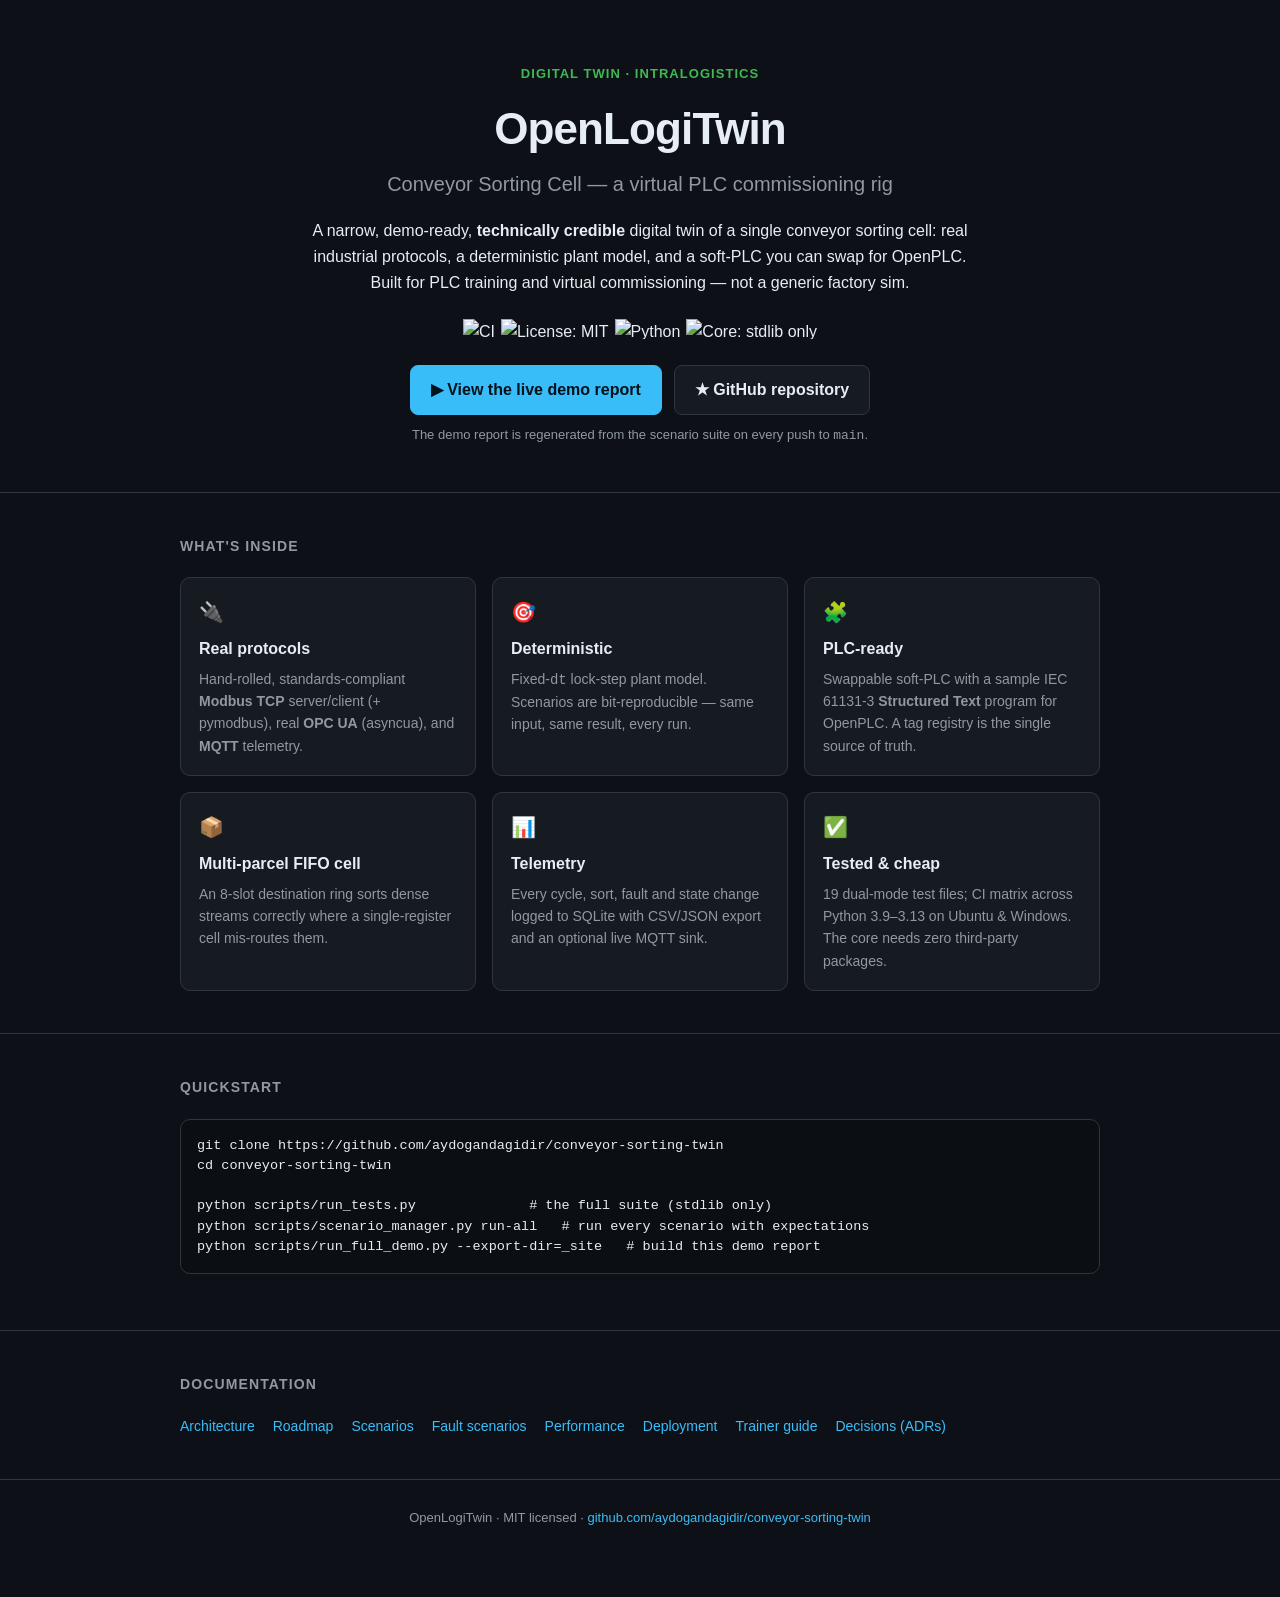
==== web/index.html @ c82ce861 "feat: rich GitHub Pages landing page (A6) - web/index.html: self-contained project landing (hero, fe" ====
<!DOCTYPE html>
<html lang="en">
<head>
<meta charset="utf-8">
<meta name="viewport" content="width=device-width, initial-scale=1">
<title>OpenLogiTwin — Conveyor Sorting Cell Digital Twin</title>
<meta name="description" content="A narrow, technically credible digital twin of a conveyor sorting cell for PLC training and virtual commissioning. Real Modbus TCP / OPC UA / MQTT, deterministic simulation, stdlib core.">
<style>
  :root{
    --bg:#0d1117; --panel:#161b22; --border:#30363d; --fg:#e6edf3;
    --muted:#9198a1; --accent:#38bdf8; --accent2:#3fb950; --code:#0b0f14;
  }
  *{box-sizing:border-box}
  body{margin:0;background:var(--bg);color:var(--fg);
    font:16px/1.6 -apple-system,BlinkMacSystemFont,"Segoe UI",Roboto,Helvetica,Arial,sans-serif}
  a{color:var(--accent);text-decoration:none}
  a:hover{text-decoration:underline}
  .wrap{max-width:960px;margin:0 auto;padding:0 20px}
  header{padding:64px 0 32px;text-align:center;border-bottom:1px solid var(--border)}
  .eyebrow{color:var(--accent2);font-weight:600;letter-spacing:.08em;text-transform:uppercase;font-size:13px}
  h1{font-size:44px;margin:.2em 0 .1em;letter-spacing:-.02em}
  .tagline{font-size:20px;color:var(--muted);margin:0 0 18px}
  .lede{max-width:680px;margin:0 auto 24px;color:var(--fg)}
  .badges{display:flex;gap:6px;justify-content:center;flex-wrap:wrap;margin:18px 0 26px}
  .badges img{height:20px}
  .cta{display:inline-flex;align-items:center;gap:8px;padding:11px 20px;border-radius:8px;
    font-weight:600;border:1px solid var(--border)}
  .cta.primary{background:var(--accent);color:#03121c;border-color:var(--accent)}
  .cta.ghost{background:var(--panel);color:var(--fg)}
  .cta-row{display:flex;gap:12px;justify-content:center;flex-wrap:wrap}
  section{padding:42px 0;border-bottom:1px solid var(--border)}
  h2{font-size:14px;text-transform:uppercase;letter-spacing:.08em;color:var(--muted);margin:0 0 20px}
  .grid{display:grid;grid-template-columns:repeat(auto-fit,minmax(240px,1fr));gap:16px}
  .card{background:var(--panel);border:1px solid var(--border);border-radius:10px;padding:18px}
  .card h3{margin:0 0 6px;font-size:16px}
  .card p{margin:0;color:var(--muted);font-size:14px}
  .card .ic{font-size:20px;margin-bottom:8px}
  pre{background:var(--code);border:1px solid var(--border);border-radius:10px;padding:16px;
    overflow:auto;font-size:13.5px;line-height:1.5}
  code{font-family:"SFMono-Regular",Consolas,"Liberation Mono",monospace}
  .docs{display:flex;flex-wrap:wrap;gap:8px 18px}
  .docs a{font-size:14px}
  footer{padding:28px 0 56px;text-align:center;color:var(--muted);font-size:13px}
  .note{color:var(--muted);font-size:13px;text-align:center;margin-top:10px}
</style>
</head>
<body>
<header>
  <div class="wrap">
    <div class="eyebrow">Digital Twin · Intralogistics</div>
    <h1>OpenLogiTwin</h1>
    <p class="tagline">Conveyor Sorting Cell — a virtual PLC commissioning rig</p>
    <p class="lede">A narrow, demo-ready, <strong>technically credible</strong> digital twin of a
      single conveyor sorting cell: real industrial protocols, a deterministic plant model, and a
      soft-PLC you can swap for OpenPLC. Built for PLC training and virtual commissioning — not a
      generic factory sim.</p>
    <div class="badges">
      <img alt="CI" src="https://github.com/aydogandagidir/conveyor-sorting-twin/actions/workflows/verify.yml/badge.svg">
      <img alt="License: MIT" src="https://img.shields.io/badge/License-MIT-blue.svg">
      <img alt="Python" src="https://img.shields.io/badge/python-3.9%E2%80%933.13-blue.svg">
      <img alt="Core: stdlib only" src="https://img.shields.io/badge/core-stdlib%20only-success.svg">
    </div>
    <div class="cta-row">
      <a class="cta primary" href="demo_report.html">▶ View the live demo report</a>
      <a class="cta ghost" href="https://github.com/aydogandagidir/conveyor-sorting-twin">★ GitHub repository</a>
    </div>
    <p class="note">The demo report is regenerated from the scenario suite on every push to <code>main</code>.</p>
  </div>
</header>

<section>
  <div class="wrap">
    <h2>What's inside</h2>
    <div class="grid">
      <div class="card"><div class="ic">🔌</div><h3>Real protocols</h3>
        <p>Hand-rolled, standards-compliant <strong>Modbus TCP</strong> server/client (+ pymodbus),
          real <strong>OPC UA</strong> (asyncua), and <strong>MQTT</strong> telemetry.</p></div>
      <div class="card"><div class="ic">🎯</div><h3>Deterministic</h3>
        <p>Fixed-<code>dt</code> lock-step plant model. Scenarios are bit-reproducible — same input,
          same result, every run.</p></div>
      <div class="card"><div class="ic">🧩</div><h3>PLC-ready</h3>
        <p>Swappable soft-PLC with a sample IEC 61131-3 <strong>Structured Text</strong> program for
          OpenPLC. A tag registry is the single source of truth.</p></div>
      <div class="card"><div class="ic">📦</div><h3>Multi-parcel FIFO cell</h3>
        <p>An 8-slot destination ring sorts dense streams correctly where a single-register cell
          mis-routes them.</p></div>
      <div class="card"><div class="ic">📊</div><h3>Telemetry</h3>
        <p>Every cycle, sort, fault and state change logged to SQLite with CSV/JSON export and an
          optional live MQTT sink.</p></div>
      <div class="card"><div class="ic">✅</div><h3>Tested &amp; cheap</h3>
        <p>19 dual-mode test files; CI matrix across Python 3.9–3.13 on Ubuntu &amp; Windows. The core
          needs zero third-party packages.</p></div>
    </div>
  </div>
</section>

<section>
  <div class="wrap">
    <h2>Quickstart</h2>
    <pre><code>git clone https://github.com/aydogandagidir/conveyor-sorting-twin
cd conveyor-sorting-twin

python scripts/run_tests.py              # the full suite (stdlib only)
python scripts/scenario_manager.py run-all   # run every scenario with expectations
python scripts/run_full_demo.py --export-dir=_site   # build this demo report</code></pre>
  </div>
</section>

<section>
  <div class="wrap">
    <h2>Documentation</h2>
    <div class="docs">
      <a href="https://github.com/aydogandagidir/conveyor-sorting-twin/blob/main/docs/ARCHITECTURE.md">Architecture</a>
      <a href="https://github.com/aydogandagidir/conveyor-sorting-twin/blob/main/docs/ROADMAP.md">Roadmap</a>
      <a href="https://github.com/aydogandagidir/conveyor-sorting-twin/blob/main/docs/SCENARIOS.md">Scenarios</a>
      <a href="https://github.com/aydogandagidir/conveyor-sorting-twin/blob/main/docs/FAULT_SCENARIOS.md">Fault scenarios</a>
      <a href="https://github.com/aydogandagidir/conveyor-sorting-twin/blob/main/docs/PERFORMANCE.md">Performance</a>
      <a href="https://github.com/aydogandagidir/conveyor-sorting-twin/blob/main/docs/DEPLOYMENT.md">Deployment</a>
      <a href="https://github.com/aydogandagidir/conveyor-sorting-twin/blob/main/docs/TRAINER_GUIDE.md">Trainer guide</a>
      <a href="https://github.com/aydogandagidir/conveyor-sorting-twin/tree/main/adr">Decisions (ADRs)</a>
    </div>
  </div>
</section>

<footer>
  <div class="wrap">
    OpenLogiTwin · MIT licensed ·
    <a href="https://github.com/aydogandagidir/conveyor-sorting-twin">github.com/aydogandagidir/conveyor-sorting-twin</a>
  </div>
</footer>
</body>
</html>
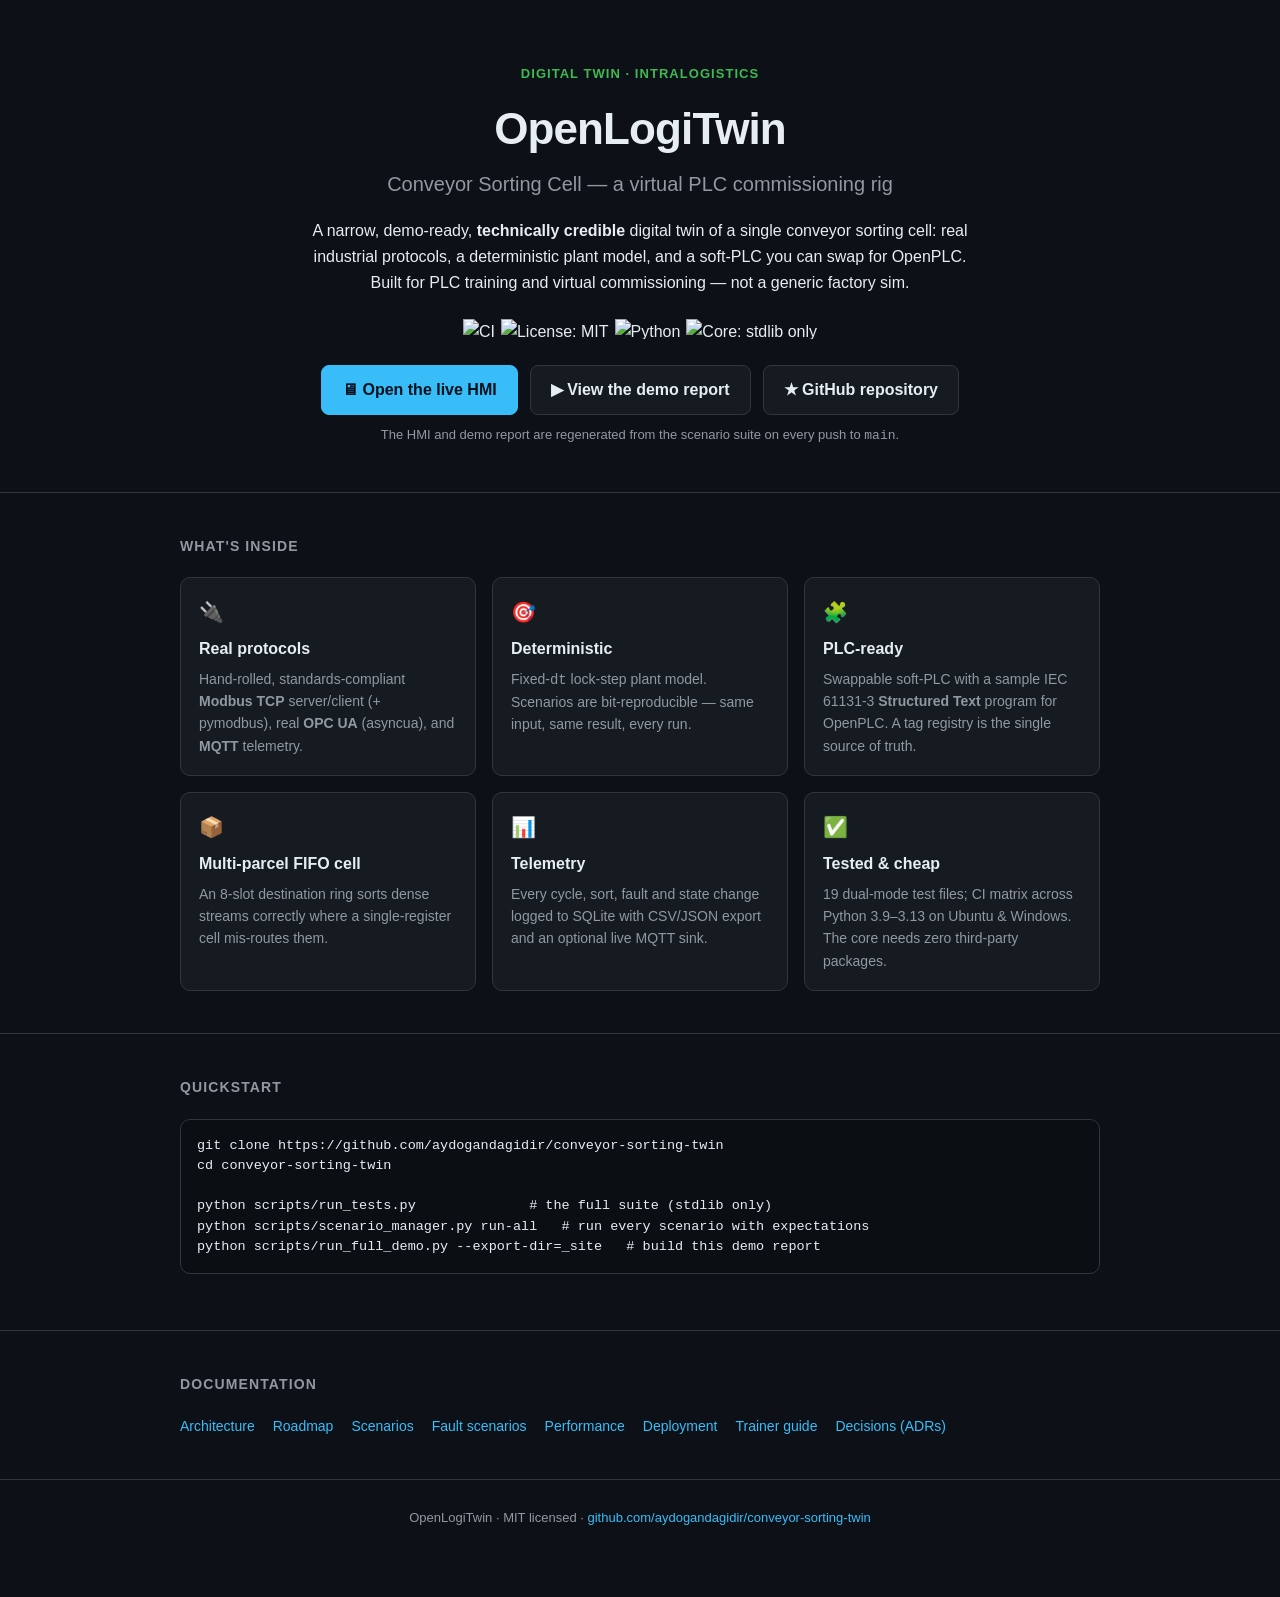
==== commit 6ed05a0e: "feat: live web HMI — replays sim traces in the browser (V1) - web/hmi/index.html: zero-install SVG H" ====
--- a/web/index.html
+++ b/web/index.html
@@ -61,10 +61,11 @@
       <img alt="Core: stdlib only" src="https://img.shields.io/badge/core-stdlib%20only-success.svg">
     </div>
     <div class="cta-row">
-      <a class="cta primary" href="demo_report.html">▶ View the live demo report</a>
+      <a class="cta primary" href="hmi/">🖥 Open the live HMI</a>
+      <a class="cta ghost" href="demo_report.html">▶ View the demo report</a>
       <a class="cta ghost" href="https://github.com/aydogandagidir/conveyor-sorting-twin">★ GitHub repository</a>
     </div>
-    <p class="note">The demo report is regenerated from the scenario suite on every push to <code>main</code>.</p>
+    <p class="note">The HMI and demo report are regenerated from the scenario suite on every push to <code>main</code>.</p>
   </div>
 </header>
 
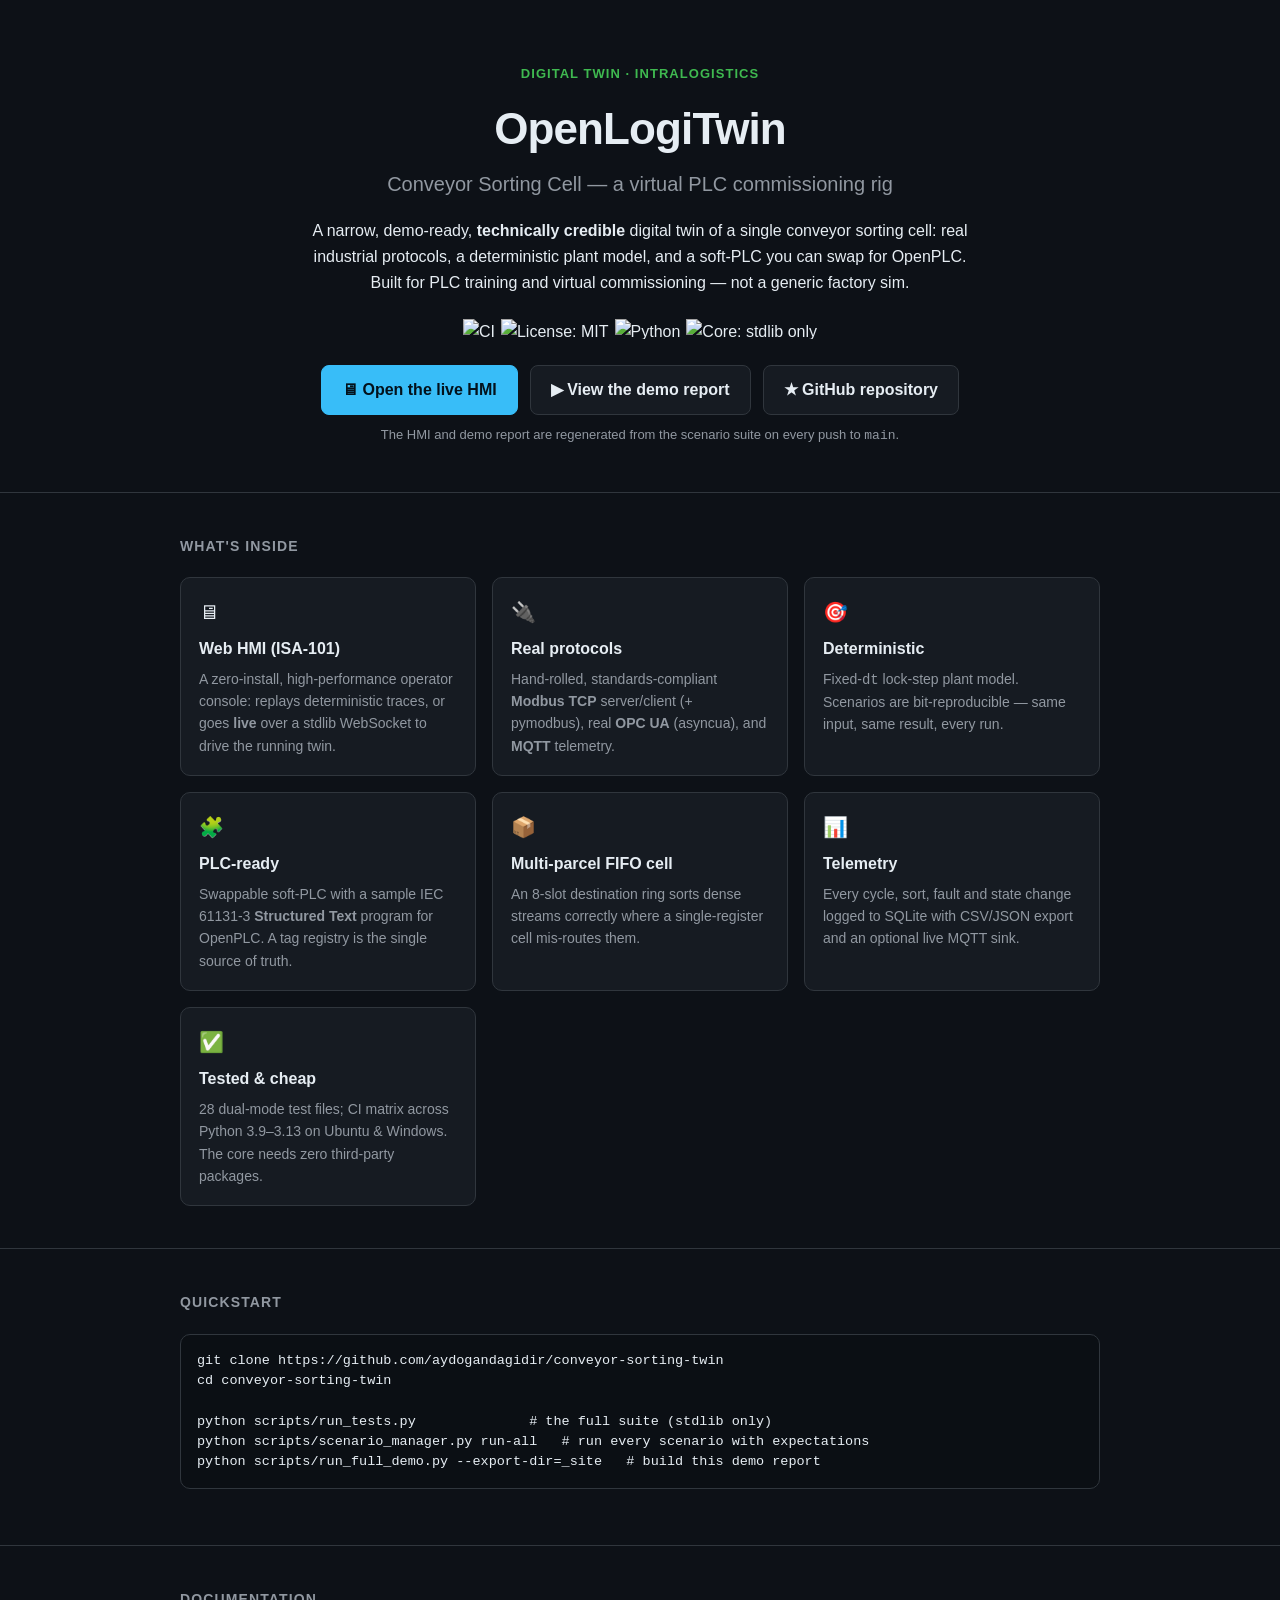
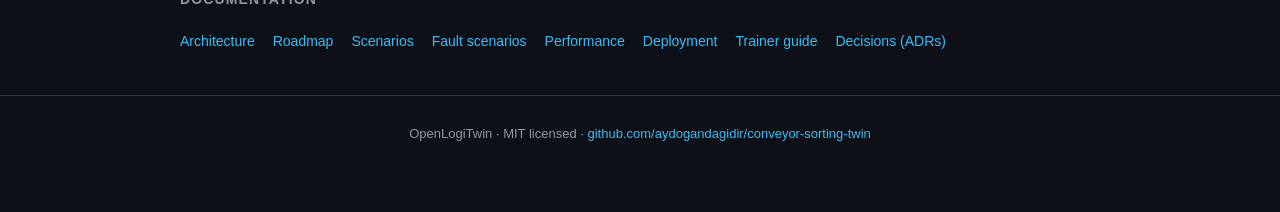
==== commit 810317f5: "docs: sync all docs to current state + v0.6.0 (web HMI release) The web-HMI work (V0–V3: trace expor" ====
--- a/web/index.html
+++ b/web/index.html
@@ -73,6 +73,9 @@
   <div class="wrap">
     <h2>What's inside</h2>
     <div class="grid">
+      <div class="card"><div class="ic">🖥</div><h3>Web HMI (ISA-101)</h3>
+        <p>A zero-install, high-performance operator console: replays deterministic traces, or goes
+          <strong>live</strong> over a stdlib WebSocket to drive the running twin.</p></div>
       <div class="card"><div class="ic">🔌</div><h3>Real protocols</h3>
         <p>Hand-rolled, standards-compliant <strong>Modbus TCP</strong> server/client (+ pymodbus),
           real <strong>OPC UA</strong> (asyncua), and <strong>MQTT</strong> telemetry.</p></div>
@@ -89,7 +92,7 @@
         <p>Every cycle, sort, fault and state change logged to SQLite with CSV/JSON export and an
           optional live MQTT sink.</p></div>
       <div class="card"><div class="ic">✅</div><h3>Tested &amp; cheap</h3>
-        <p>19 dual-mode test files; CI matrix across Python 3.9–3.13 on Ubuntu &amp; Windows. The core
+        <p>28 dual-mode test files; CI matrix across Python 3.9–3.13 on Ubuntu &amp; Windows. The core
           needs zero third-party packages.</p></div>
     </div>
   </div>
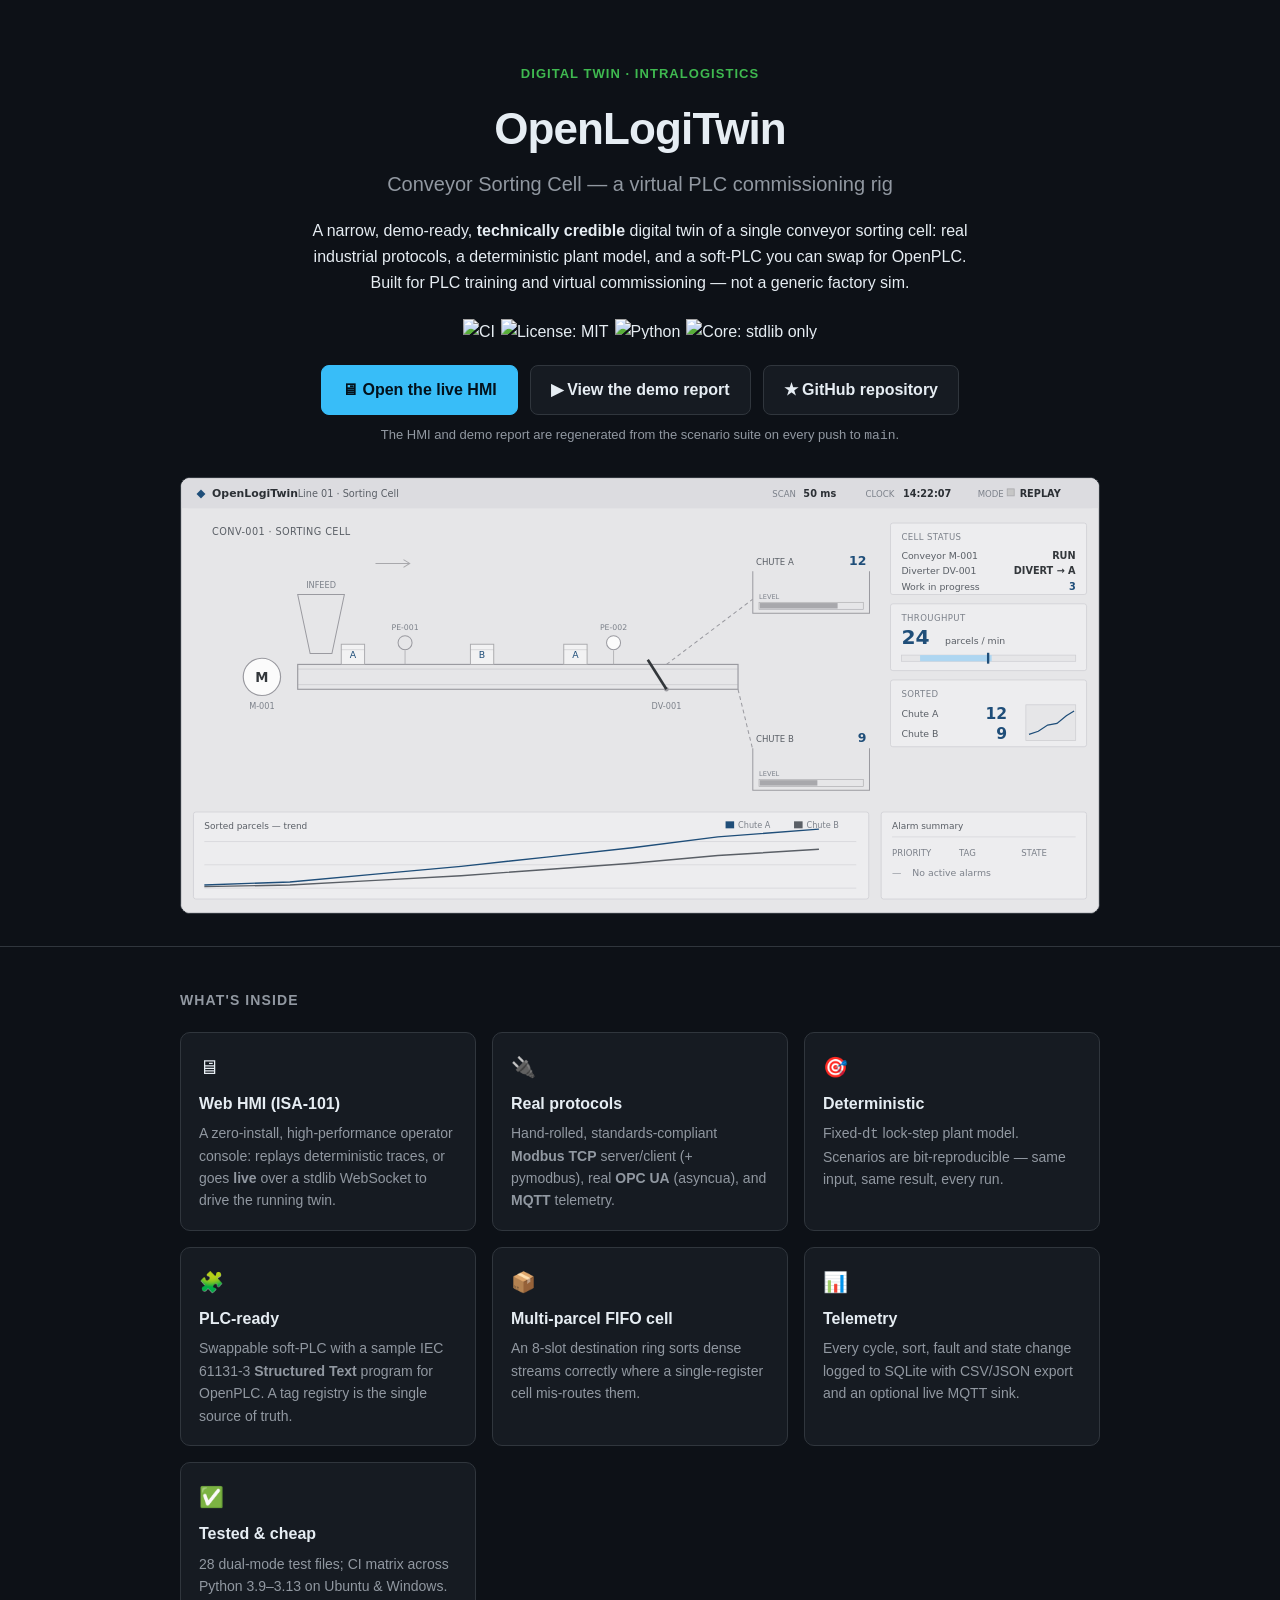
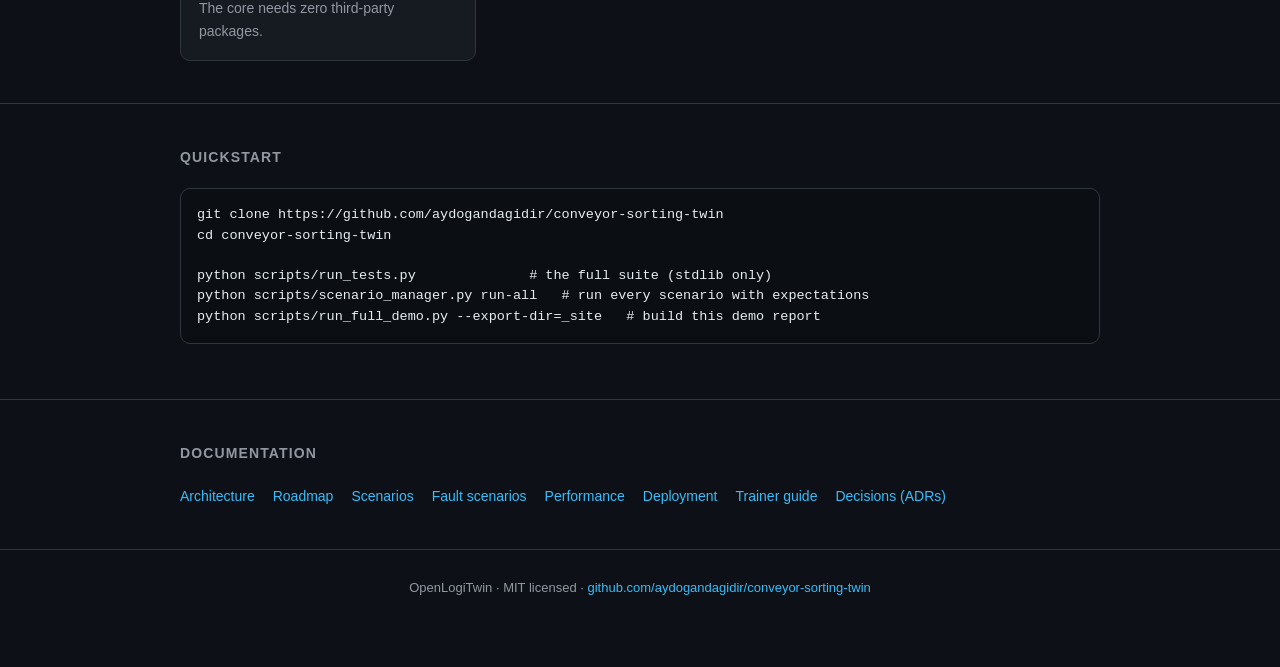
==== commit db05aaec: "feat: getting-started tour + HMI hero visual (V5.4) The README and landing now lead with a synthetic" ====
--- a/web/index.html
+++ b/web/index.html
@@ -42,6 +42,8 @@
   .docs a{font-size:14px}
   footer{padding:28px 0 56px;text-align:center;color:var(--muted);font-size:13px}
   .note{color:var(--muted);font-size:13px;text-align:center;margin-top:10px}
+  .hero{max-width:1000px;margin:30px auto 0}
+  .hero img{width:100%;border:1px solid var(--border);border-radius:10px;display:block;background:#e6e6e8}
 </style>
 </head>
 <body>
@@ -66,6 +68,7 @@
       <a class="cta ghost" href="https://github.com/aydogandagidir/conveyor-sorting-twin">★ GitHub repository</a>
     </div>
     <p class="note">The HMI and demo report are regenerated from the scenario suite on every push to <code>main</code>.</p>
+    <div class="hero"><img src="hero.svg" alt="OpenLogiTwin web HMI — ANSI/ISA-101 high-performance operator console" loading="lazy"></div>
   </div>
 </header>
 
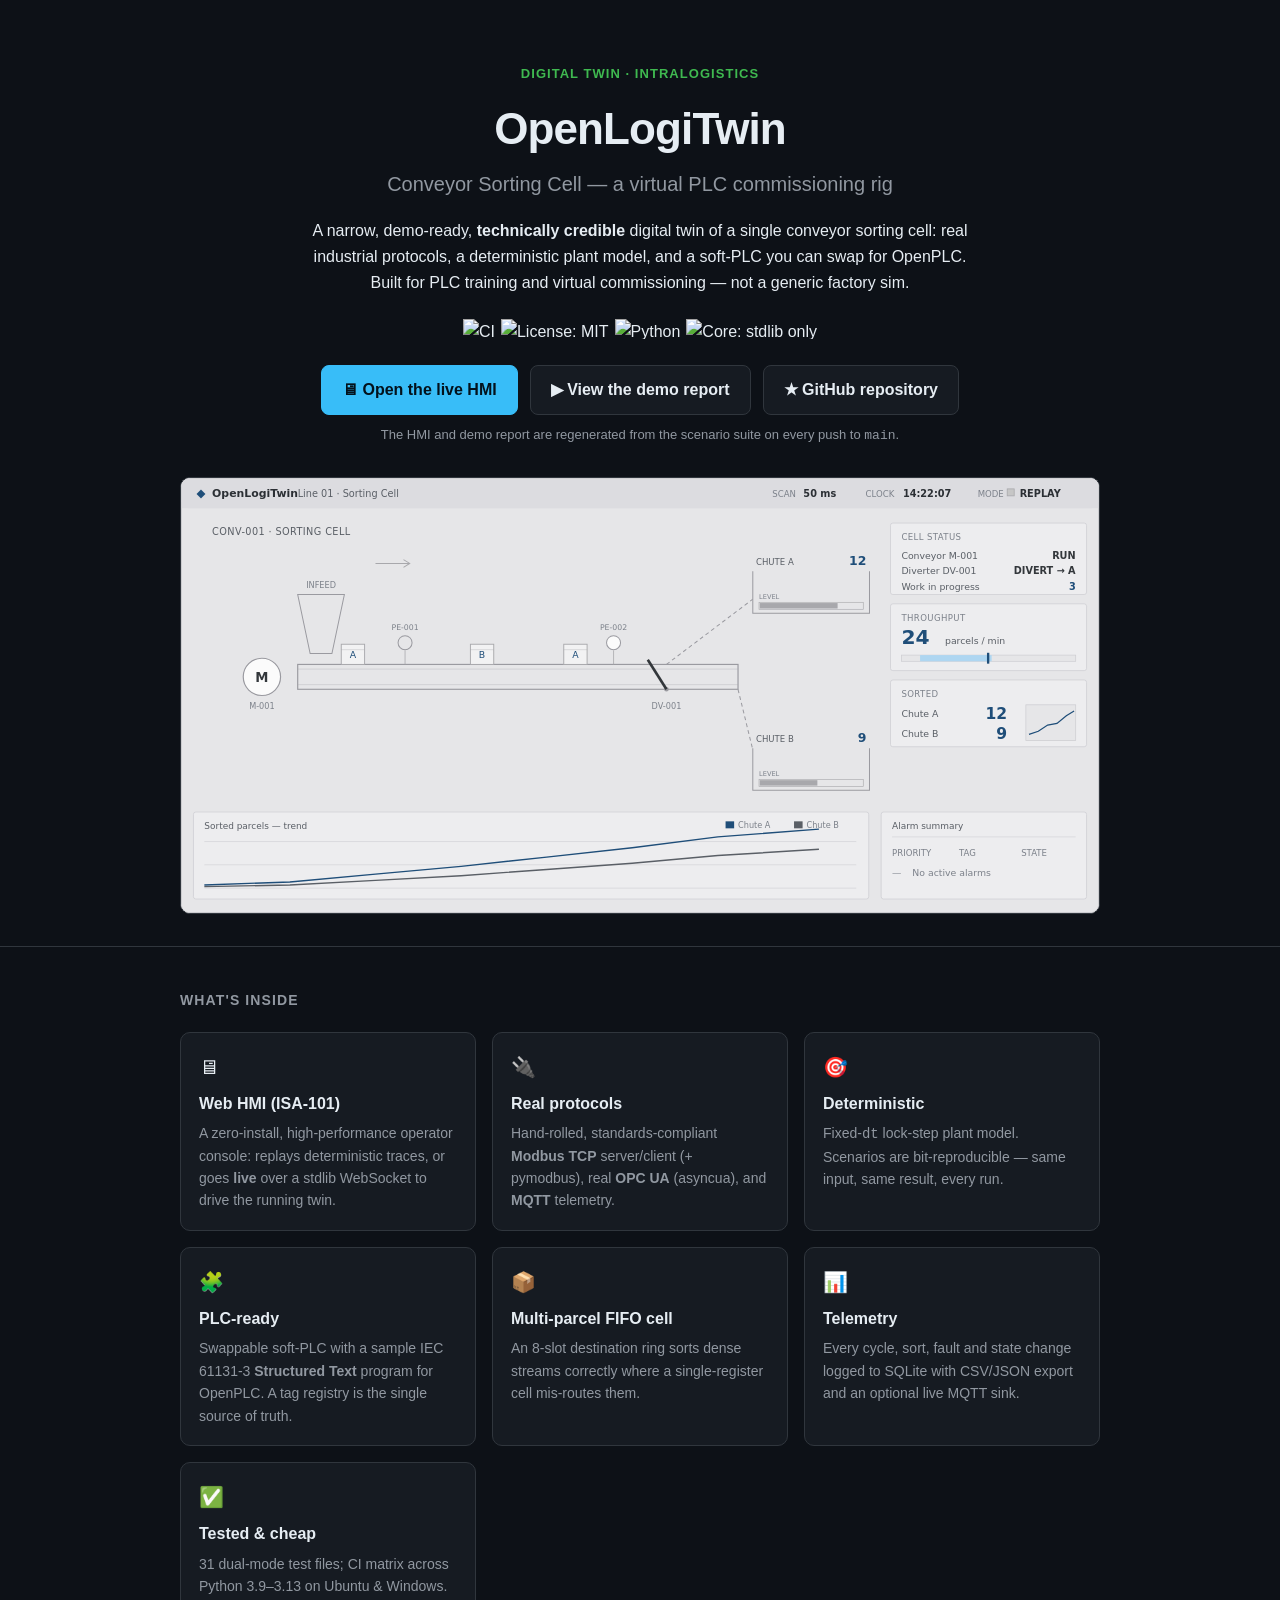
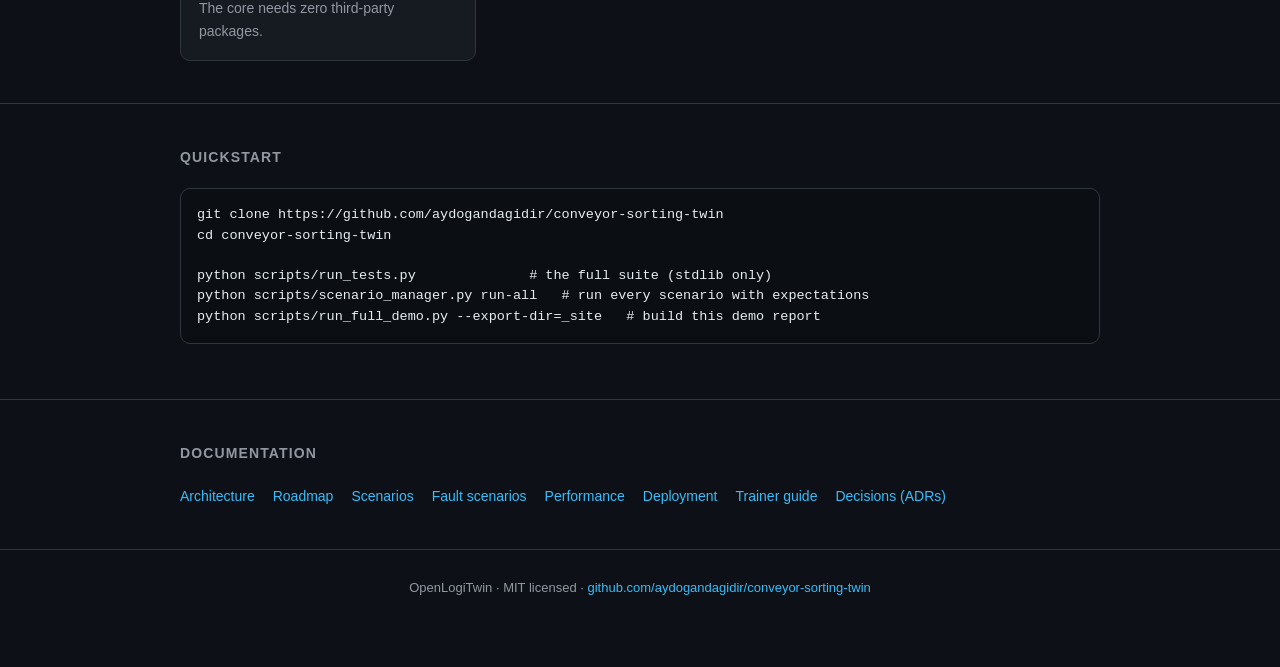
==== commit 103014f6: "docs: v0.7.0 — productization release (V5.1–V5.4) Package the turnkey launcher / unified CLI / Docke" ====
--- a/web/index.html
+++ b/web/index.html
@@ -95,7 +95,7 @@
         <p>Every cycle, sort, fault and state change logged to SQLite with CSV/JSON export and an
           optional live MQTT sink.</p></div>
       <div class="card"><div class="ic">✅</div><h3>Tested &amp; cheap</h3>
-        <p>28 dual-mode test files; CI matrix across Python 3.9–3.13 on Ubuntu &amp; Windows. The core
+        <p>31 dual-mode test files; CI matrix across Python 3.9–3.13 on Ubuntu &amp; Windows. The core
           needs zero third-party packages.</p></div>
     </div>
   </div>
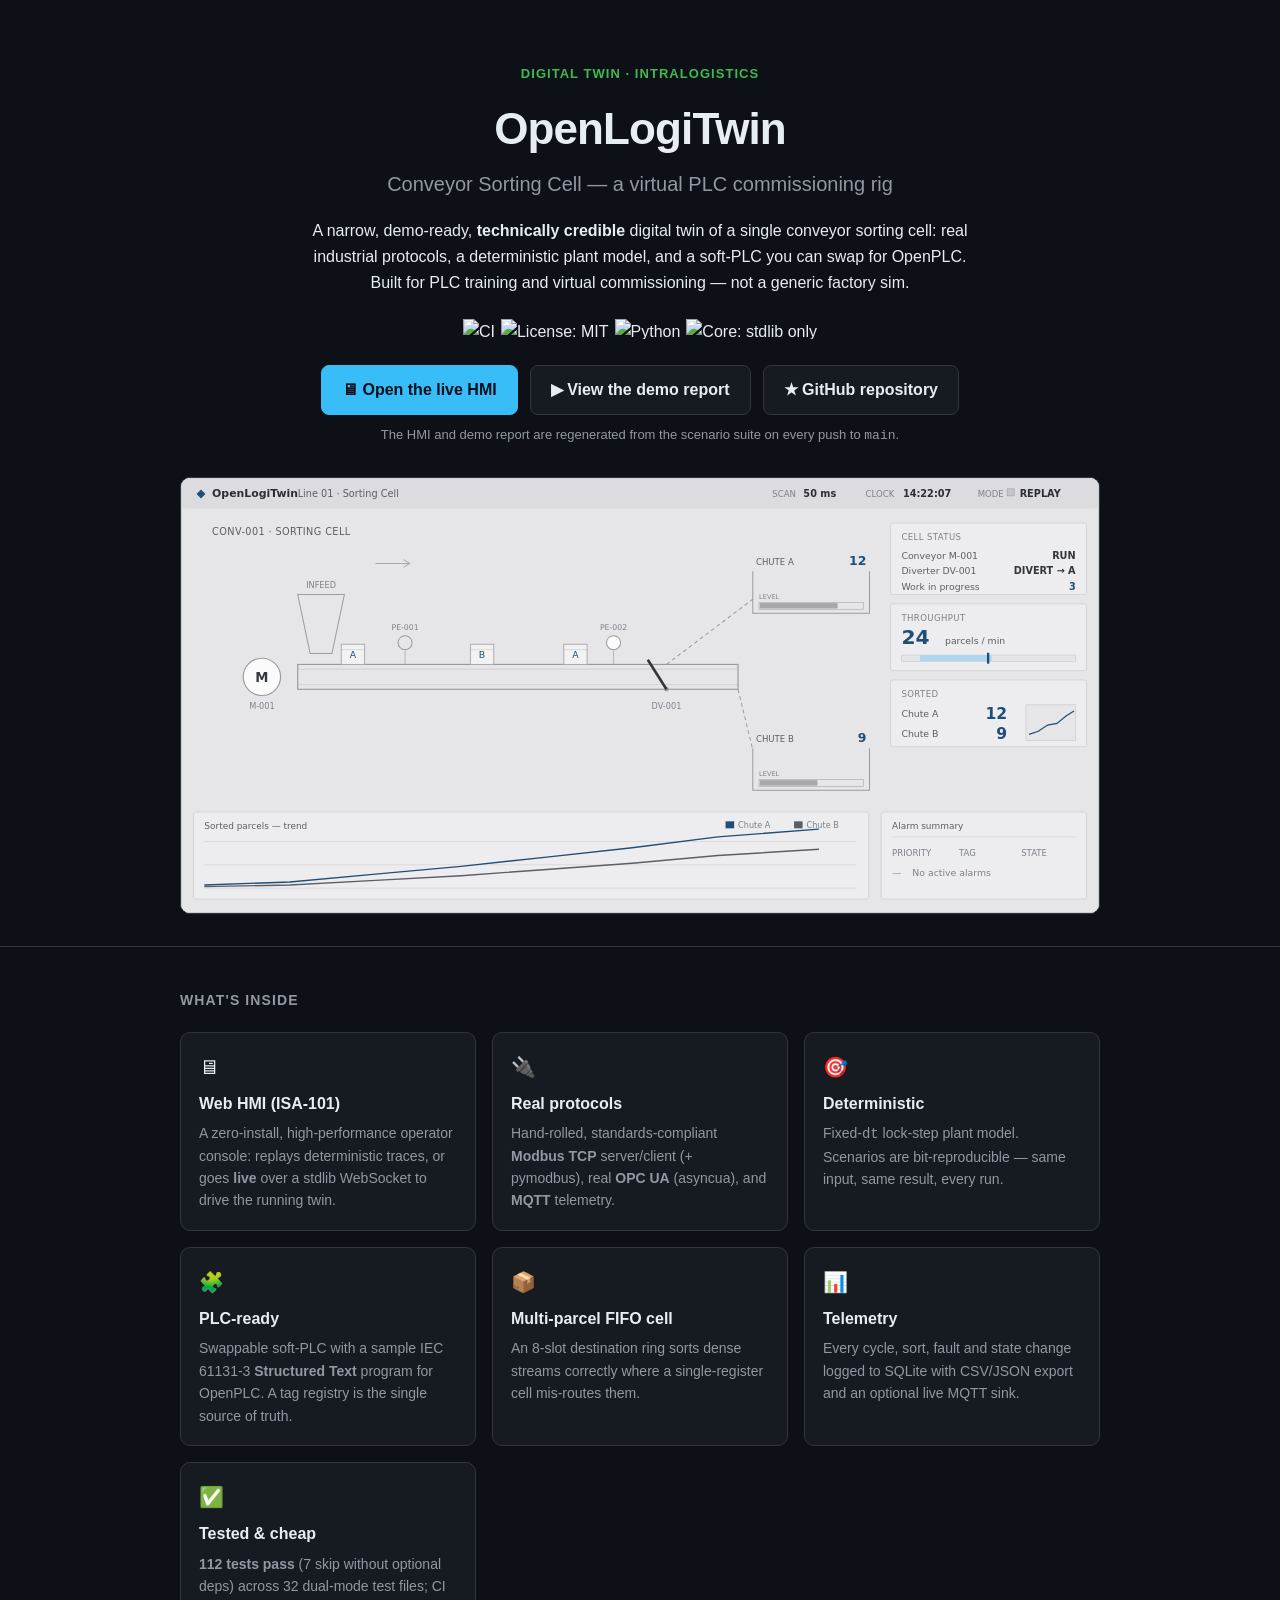
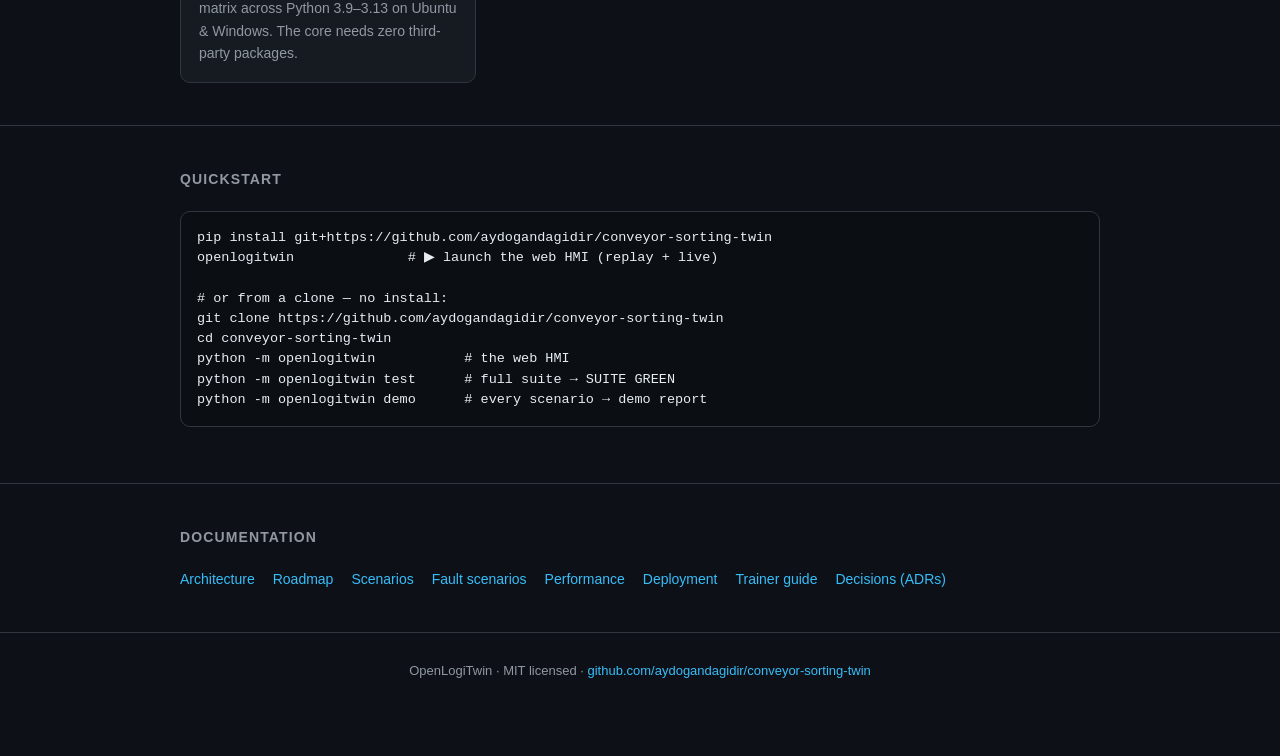
==== commit 94ec4197: "chore: world-class polish — docs, install paths, consistency (v0.7.1) A quality pass driven by a 3-a" ====
--- a/web/index.html
+++ b/web/index.html
@@ -68,7 +68,7 @@
       <a class="cta ghost" href="https://github.com/aydogandagidir/conveyor-sorting-twin">★ GitHub repository</a>
     </div>
     <p class="note">The HMI and demo report are regenerated from the scenario suite on every push to <code>main</code>.</p>
-    <div class="hero"><img src="hero.svg" alt="OpenLogiTwin web HMI — ANSI/ISA-101 high-performance operator console" loading="lazy"></div>
+    <div class="hero"><img src="hero.svg" alt="OpenLogiTwin web HMI — ANSI/ISA-101 high-performance operator console"></div>
   </div>
 </header>
 
@@ -95,8 +95,8 @@
         <p>Every cycle, sort, fault and state change logged to SQLite with CSV/JSON export and an
           optional live MQTT sink.</p></div>
       <div class="card"><div class="ic">✅</div><h3>Tested &amp; cheap</h3>
-        <p>31 dual-mode test files; CI matrix across Python 3.9–3.13 on Ubuntu &amp; Windows. The core
-          needs zero third-party packages.</p></div>
+        <p><strong>112 tests pass</strong> (7 skip without optional deps) across 32 dual-mode test files;
+          CI matrix across Python 3.9–3.13 on Ubuntu &amp; Windows. The core needs zero third-party packages.</p></div>
     </div>
   </div>
 </section>
@@ -104,12 +104,15 @@
 <section>
   <div class="wrap">
     <h2>Quickstart</h2>
-    <pre><code>git clone https://github.com/aydogandagidir/conveyor-sorting-twin
+    <pre><code>pip install git+https://github.com/aydogandagidir/conveyor-sorting-twin
+openlogitwin              # ▶ launch the web HMI (replay + live)
+
+# or from a clone — no install:
+git clone https://github.com/aydogandagidir/conveyor-sorting-twin
 cd conveyor-sorting-twin
-
-python scripts/run_tests.py              # the full suite (stdlib only)
-python scripts/scenario_manager.py run-all   # run every scenario with expectations
-python scripts/run_full_demo.py --export-dir=_site   # build this demo report</code></pre>
+python -m openlogitwin           # the web HMI
+python -m openlogitwin test      # full suite → SUITE GREEN
+python -m openlogitwin demo      # every scenario → demo report</code></pre>
   </div>
 </section>
 
